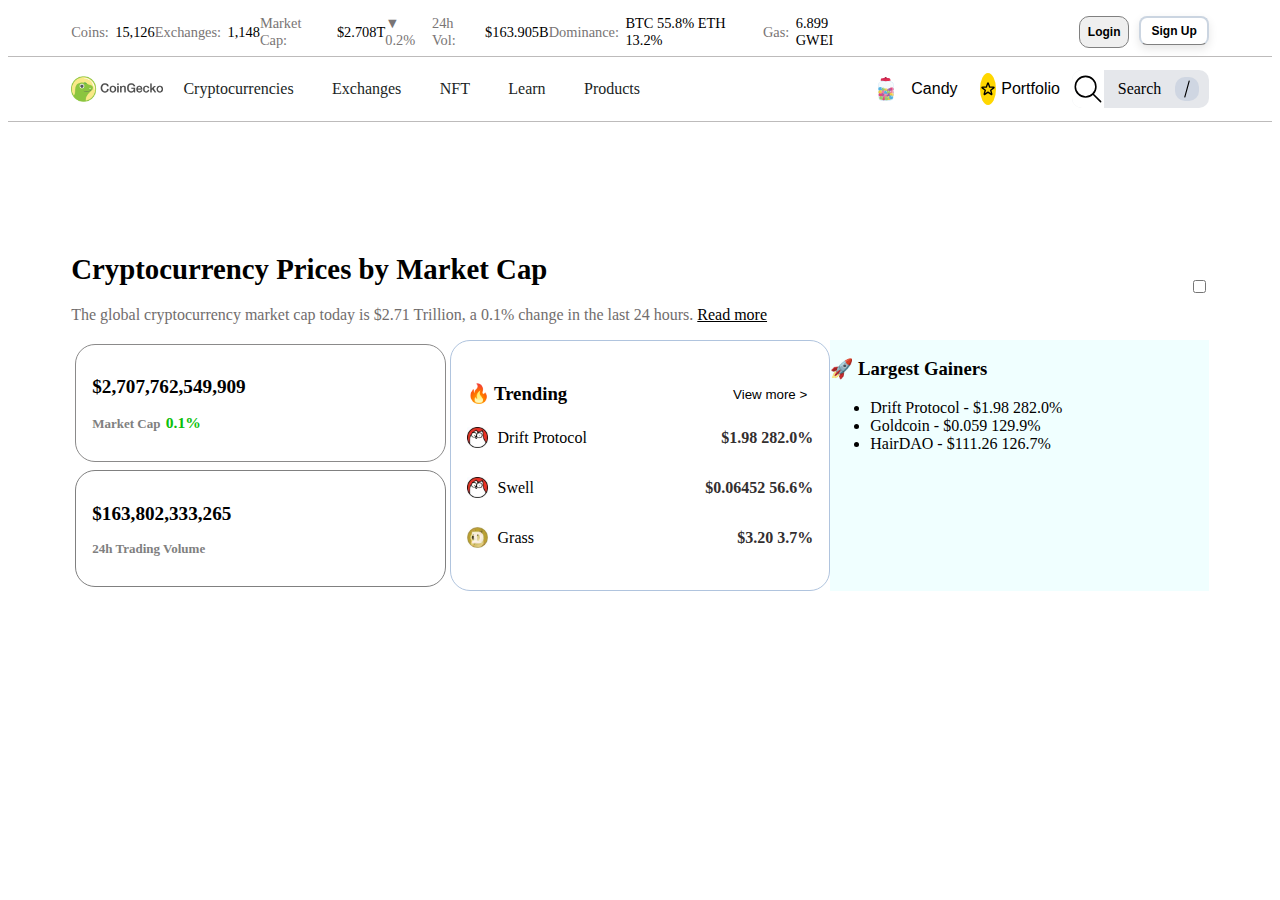
==== index.html @ f5e4151d "first commit" ====
<!DOCTYPE html>
<html lang="en">
  <head>
    <meta charset="UTF-8" />
    <meta name="viewport" content="width=device-width, initial-scale=1.0" />
    <title>Document</title>
    <link rel="stylesheet" href="style.css" />
  </head>
  <body>
    <!-- header section -->
    <header>
      <!-- top bar -->
      <div class="top-bar-parent">
        <!-- coins cap -->
        <div id="top-bar-container">
          <div class="top-bar">
            <span>Coins: <span class="top-bar-values">15,126</span></span>
            <span>Exchanges: <span class="top-bar-values">1,148</span></span>
            <span
              >Market Cap: <span class="top-bar-values">$2.708T</span
              ><span class="decrease">▼ 0.2%</span></span
            >
            <span>24h Vol: <span class="top-bar-values">$163.905B</span></span>
            <span
              >Dominance:
              <span class="top-bar-values">BTC 55.8% ETH 13.2%</span></span
            >
            <span>Gas: <span class="top-bar-values"> 6.899 GWEI</span></span>
          </div>

          <!-- seting and login -->
          <div class="login-btn">
            <button class="login">Login</button>
            <button class="signup">Sign Up</button>
          </div>
        </div>
      </div>

      <!-- nave bars -->
      <div class="header-main">
        <div class="header-main-container">
          <!-- logos -->
          <div class="logoNCo">
            <div class="logo">
              <img src="/assets/coingeco.webp" alt="" />
            </div>
            <nav>
              <a href="#">Cryptocurrencies</a>
              <a href="#">Exchanges</a>
              <a href="#">NFT</a>
              <a href="#">Learn</a>
              <a href="#">Products</a>
            </nav>
          </div>

          <!-- Actions -->
          <div class="actions">
            <a href="#" class="candy">
              <img src="/assets//bottle.svg" class="bottle" alt="">
              Candy</a>
            <a href="#" class="portfolio">
              <img src="/assets/star.svg" class="bottle" alt="">
              Portfolio</a>
            <div id="headerSearch">
              <img src="/assets/searchIcon.svg" class="searchI" alt="">
              <span>Search</span>
              <img class="openBig" src="assets/slashIcon.svg" alt="">
            </div>
            <!-- <input type="text" placeholder="Search" /> -->
            <!-- <button class="login">Login</button>
            <button class="signup">Sign Up</button> -->
          </div>
        </div>
      </div>
    </header>

    <!-- main -->
     <main>
      <section class="market-overview">
       <div class="market-header-container">
        <!-- market header -->
         <div class="market-header">
          <h1>Cryptocurrency Prices by Market Cap</h1>
          <p>The global cryptocurrency market cap today is $2.71 Trillion, a <span class="decrease">0.1%</span> change in the last 24 hours. <a href="#">Read more</a></p>
         </div>
         <!-- toogle boc -->

         <div class="market-header-toggle">
             <input type="checkbox" >
             <label></label>
         </div>
       </div>
        
  
        <div class="highlight-sections">
          <div class="market-data">
            <div class="market-cap">
              <h2>$2,707,762,549,909</h2>
              <p>Market Cap <span class="decrease">0.1%</span></p>
            </div>
            <div class="trading-volume">
              <h2>$163,802,333,265</h2>
              <p>24h Trading Volume</p>
            </div>
          </div>
          <div class="trending">
             <div class="trending-header">
              <h3>🔥 Trending</h3>
              <button>View more ></button>
             </div>
             <!--first asset  -->
              <div class="trending-assests">
                <span class="first-span">
                  <img src="/assets/coin1.jpg" alt="">
                  <span>Drift Protocol </span>
                  
                </span>
                
               <p> $1.98 <span class="increase">282.0%</span></p>
              </div>

               <!-- second asset -->
              <div class="trending-assests">
                <span class="first-span">
                  <img src="/assets/coin1.jpg" alt="">
                  <span>Swell </span>
                  
                </span>
                
                <p> $0.06452 <span class="increase">56.6%</span></p>
              </div>

              <div class="trending-assests">
                <span class="first-span">
                  <img src="/assets/coin3.jpg" alt="">
                  <span> Grass</span>
                </span>
                
                <p> $3.20 <span class="increase">3.7%</span></p>
              </div>
          </div>
          <div class="gainers">
            <h3>🚀 Largest Gainers</h3>
            <ul>
              <li>Drift Protocol - $1.98 <span class="increase">282.0%</span></li>
              <li>Goldcoin - $0.059 <span class="increase">129.9%</span></li>
              <li>HairDAO - $111.26 <span class="increase">126.7%</span></li>
            </ul>
          </div>
        </div>
      </section>
     </main>
  </body>
</html>
---- style.css ----
/* header section  */
header{
    width: 100%;
}
.top-bar-parent{
    width: 100%;
    height: 3rem;
    display: flex;
    justify-content: center;
    border-bottom: 1px solid rgb(189, 187, 187);
    
}
#top-bar-container{
    display: flex;
    flex-direction: row;
    justify-content: space-between;
    width: 90%;
}
.top-bar{
    width: 70%;
    display: flex;
    flex-direction: row;
    justify-items: center;
    justify-content: space-between;
    align-items: center;
}
.top-bar span{
    font-size: 0.9rem;
    color: rgb(121, 117, 117);
    font-weight: 500;
    align-items: center;
    display: flex;
    flex-direction: row;
}
.top-bar .top-bar-values{
    color: black;
    font-size: 0.9rem;
    margin-left: 0.4rem;
    font-weight: 500;
}
.login-btn{
    display: flex;
    justify-content: center;
    align-items: center;
    gap: 10px;
}
.login-btn button{
    padding: 0.5rem;
    font-size: 12px;
    font-weight: 600;
    border-radius: 10px;
    border: 1px solid gray;
}

.login-btn .signup{
    background-color: white;
    border-top: 2px solid #cbd5e1; 
    border-left: 2px solid #cbd5e1; 
    border-right: 2px solid #cbd5e1; 
    box-shadow: 0 4px 10px rgba(0, 0, 0, 0.1);
    margin-bottom: 0.25rem;
    transition: all 150ms;
    font-weight: 600;
    text-align: center;
    border-radius: 0.5rem; 
    padding: 0.375rem 0.625rem; 
    display: inline-flex;
    align-items: center; 
    justify-content: center; 
    user-select: none;
    outline: none; 
}

/* _______Nave Bars________ */
.header-main{
    width: 100%;
    height: 4rem;
    display: flex;
    justify-content: center;
    border-bottom: 1px solid rgb(189, 187, 187);
}
.header-main-container{
    display: flex;
    flex-direction: row;
    justify-content: space-between;
    width: 90%;
}
.logoNCo{
    width: 50%;
    height: 100%;
    display: flex;
    flex-direction: row;
    align-items: center;
}
.logo{
    width: 20%;
    height: 100%;
}
.logo img{
    width: 100%;
    height: 100%;
    object-fit: contain;
}
.logoNCo nav{
    padding-left: 20px;
    width: 99%;
    height: 100%;
    display: flex;
    flex-direction: row;
    align-content: center;
    justify-items: center;
    align-items: center;
    justify-content: space-between;
}
.logoNCo nav a{
    color: rgb(33, 31, 31);
    text-decoration: none;
    font-weight: 500;
}

/* --------- Actions------------------- */
.actions{
    width: 30%;
    display: flex;
    align-items: center;
    justify-content: space-between;
}
.actions a{
    width: 5rem;
    color: black;
    display: flex;
    text-decoration: none;
    align-items: center;
    margin-left: 10px;
    text-align: center;
    justify-content: space-between;
    font-size: medium;
    font-weight: 500;
    font-family: 'Gill Sans', 'Gill Sans MT', Calibri, 'Trebuchet MS', sans-serif;
}
.actions a img{
    width: 1rem;
    height: 2rem;
    margin-right: 3px;
}
.portfolio img{
    object-fit: contain;
    background-color: gold;
    border-radius: 50%;
}
.actions div{
    height: 60%;
    width: 40%;
    display: flex;
    flex-direction: row;
    justify-content: space-between;
    align-items: center;
    background-color: #e5e7eb;
    border-radius: 10px;
    overflow: hidden;
}
.searchI{
    width: 2rem;
    height: 100%;
    object-fit: cover;
}
.openBig{
    border-radius: 10px;
    width: 1.5rem;
    height: 60%;
    color: white;
    background-color: #cfd6e2;
    margin-right: 10px;
}
/* ---------main market------------- */
main{
    width: 100%;
    display: flex;
    justify-content: center;
    margin-top: 7rem;
}
.market-overview{
    display: flex;
    flex-direction: column;
    width: 90%;
}
.market-header-container{
    width: 100%;
    display: flex;
    flex-direction: row;
    align-items: center;
    justify-content: space-between;
}
.market-header h1{
    font-size: 1.8rem;
    
}
.market-header p{
    color: rgb(113, 109, 109);
    font-size: 1rem;
    font-weight: 500;
}
.market-header p a{
    color: #000;
    font-weight: 500;
}

/* -------------highlight section-------------- */
.highlight-sections{
     display: flex;
     flex-direction: row;
     
}
.market-data{
    width: 100%;
    display: flex;
    flex-direction: column;
}
.market-cap{
    border: 1px solid rgb(139, 138, 138);
    border-radius: 20px;
    margin: 4px;
    padding: 1rem;
}

.market-cap h2{
    font-weight: 700;
    font-size: larger;
    text-align: justify;

}
.market-cap p{
    color: grey;
    font-weight: 600;
    font-size: small;
}
.market-cap .decrease{
    color: rgb(12, 192, 12);
    font-size: larger;
    margin-left: 2px;
}

.trading-volume p{
    color: grey;
    font-weight: 600;
    font-size: small;
}
.trading-volume h2{
    font-weight: 700;
    font-size: larger;
    text-align: justify;
}
.trading-volume{
    border: 1px solid gray;
    border-radius: 20px;
    margin: 4px;
    padding: 1rem;
}
.trending{
    width: 100%;
    display: flex;
    flex-direction: column;
    border: 1px solid lightsteelblue;
    border-radius: 20px;
    justify-content: center;
}
.gainers{
    width: 100%;
    background-color: azure;
}
/* ----------------trending-------------------------------- */

.trending-header{
    display: flex;
    flex-direction: row;
    align-items: center;
    justify-content: space-between;
    padding: 1rem;
    height: 0.3rem;
    margin-top: 8px;
}
.trending-header button{
    background-color: transparent;
    outline: none;
    border: none;
    font-size: smaller;
    font-weight: 500;
}
.trending-assests{
    display: flex;
    flex-direction: row;
    align-items: center;
    justify-content: space-between;
    padding-left: 1rem;
    padding-right: 1rem;
}
.trending-assests .first-span{
    display: flex;
    flex-direction: row;
    align-items: center;
   
}
.trending-assests p{
    color: #332f2f;
    font-weight: 600;
}
.first-span span{
    margin-left: 10px;
}
.trending-assests img{
    width: 1.3rem;
}











/* ---------media query-------------- */

@media(max-width:600px){
     .top-bar-parent{
        display: none;
     }
}
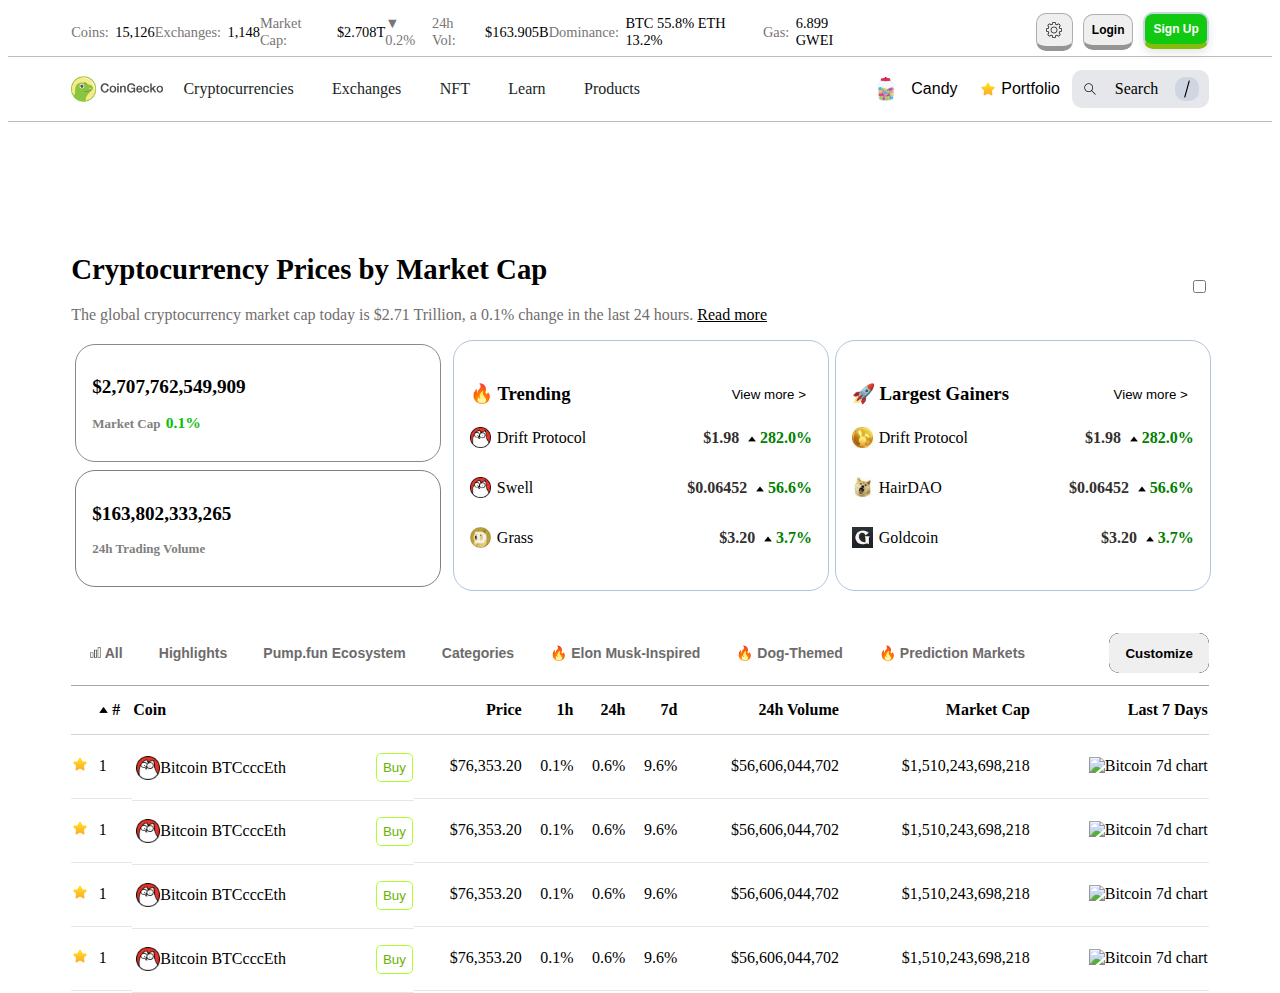
==== commit 9b285877: "added chart" ====
--- a/index.html
+++ b/index.html
@@ -30,6 +30,9 @@
 
           <!-- seting and login -->
           <div class="login-btn">
+            <button class="login-setting">
+              <img src="/assets/settings.png" alt="">
+            </button>
             <button class="login">Login</button>
             <button class="signup">Sign Up</button>
           </div>
@@ -59,10 +62,10 @@
               <img src="/assets//bottle.svg" class="bottle" alt="">
               Candy</a>
             <a href="#" class="portfolio">
-              <img src="/assets/star.svg" class="bottle" alt="">
+              <img src="/assets/star.png" class="bottle" alt="">
               Portfolio</a>
             <div id="headerSearch">
-              <img src="/assets/searchIcon.svg" class="searchI" alt="">
+              <img src="/assets/search.png" class="searchI" alt="">
               <span>Search</span>
               <img class="openBig" src="assets/slashIcon.svg" alt="">
             </div>
@@ -95,14 +98,22 @@
         <div class="highlight-sections">
           <div class="market-data">
             <div class="market-cap">
-              <h2>$2,707,762,549,909</h2>
-              <p>Market Cap <span class="decrease">0.1%</span></p>
+              <div>
+                <h2>$2,707,762,549,909</h2>
+               <p>Market Cap <span class="decrease">0.1%</span></p>
+              </div>
+              <img src="https://www.coingecko.com/total_market_cap.svg" alt="">
             </div>
             <div class="trading-volume">
-              <h2>$163,802,333,265</h2>
-              <p>24h Trading Volume</p>
-            </div>
-          </div>
+              <div>
+                <h2>$163,802,333,265</h2>
+                <p>24h Trading Volume</p>
+              </div>
+              <img src="https://www.coingecko.com/total_volume.svg" alt="">
+            </div>
+            
+          </div>
+
           <div class="trending">
              <div class="trending-header">
               <h3>🔥 Trending</h3>
@@ -116,7 +127,9 @@
                   
                 </span>
                 
-               <p> $1.98 <span class="increase">282.0%</span></p>
+               <p> $1.98 <span class="increase">
+                <img src="/assets/arrow-up.png" alt="">
+                282.0%</span></p>
               </div>
 
                <!-- second asset -->
@@ -127,7 +140,9 @@
                   
                 </span>
                 
-                <p> $0.06452 <span class="increase">56.6%</span></p>
+                <p> $0.06452 <span class="increase">
+                  <img src="/assets/arrow-up.png" alt="">
+                  56.6%</span></p>
               </div>
 
               <div class="trending-assests">
@@ -136,18 +151,188 @@
                   <span> Grass</span>
                 </span>
                 
-                <p> $3.20 <span class="increase">3.7%</span></p>
-              </div>
-          </div>
-          <div class="gainers">
-            <h3>🚀 Largest Gainers</h3>
-            <ul>
-              <li>Drift Protocol - $1.98 <span class="increase">282.0%</span></li>
-              <li>Goldcoin - $0.059 <span class="increase">129.9%</span></li>
-              <li>HairDAO - $111.26 <span class="increase">126.7%</span></li>
-            </ul>
-          </div>
-        </div>
+                <p> $3.20 <span class="increase">
+                  <img src="/assets/arrow-up.png" alt="">
+                  3.7%
+                </span></p>
+              </div>
+          </div>
+
+          <!-- Leading -->
+          <div class="trending">
+            <div class="trending-header">
+             <h3>🚀 Largest Gainers</h3>
+             <button>View more ></button>
+            </div>
+            <!--first asset  -->
+             <div class="trending-assests">
+               <span class="first-span">
+                 <img src="/assets/coinP1.jpg" alt="">
+                 <span>Drift Protocol </span>
+                 
+               </span>
+               
+              <p> $1.98 <span class="increase">
+               <img src="/assets/arrow-up.png" alt="">
+               282.0%</span></p>
+             </div>
+
+              <!-- second asset -->
+             <div class="trending-assests">
+               <span class="first-span">
+                 <img src="/assets/coinP2.jpg" alt="">
+                 <span>HairDAO</span>
+               </span>
+               
+               <p> $0.06452 <span class="increase">
+                 <img src="/assets/arrow-up.png" alt="">
+                 56.6%</span></p>
+             </div>
+
+             <div class="trending-assests">
+               <span class="first-span">
+                 <img src="/assets/coinP3.jpg" alt="">
+                 <span>Goldcoin </span>
+               </span>
+               
+               <p> $3.20 <span class="increase">
+                 <img src="/assets/arrow-up.png" alt="">
+                 3.7%
+               </span></p>
+             </div>
+         </div>
+      </section>
+
+
+      <!-- Cryptocurrency Table -->
+      <section class="crypto-table">
+      
+      <div class="crypto-table-container">
+          <!-- sections A -->
+        <div class="table-controls">
+          <button class="active">
+            <img src="assets/all.png" alt="">
+            All</button>
+          <button>Highlights</button>
+          <button>Pump.fun Ecosystem</button>
+          <button>Categories</button>
+          <button>🔥 Elon Musk-Inspired</button>
+          <button>🔥 Dog-Themed</button>
+          <button>🔥 Prediction Markets</button>
+      </div>
+
+      <!-- section B -->
+         <div class="crypto-table-customize">
+          <button>Customize</button>
+         </div>
+      </div>
+      <table>
+        <thead class="table-head">
+          <tr>
+            <th>
+             
+            </th>
+            <th class="arrow-up">
+              <img src="/assets/arrow-up.png" alt="">
+              #</th>
+            <th class="coin">Coin</th>
+            <th>Price</th>
+            <th>1h</th>
+            <th>24h</th>
+            <th>7d</th>
+            <th>24h Volume</th>
+            <th>Market Cap</th>
+            <th>Last 7 Days</th>
+          </tr>
+        </thead>
+        <tbody class="table-body">
+          <tr>
+            <td class="star"> 
+              <img src="/assets/star.png" alt="">
+            </td>
+            <td class="num">1</td>
+            <td class="coin">
+              <div class="coin-details">
+                <img src="/assets/coin1.jpg" alt="">
+                <span>Bitcoin BTCccc</span>
+                <span>Eth</span>
+              </div>
+              <button>Buy</button>
+            </td>
+            <td>$76,353.20</td>
+            <td class="increase">0.1%</td>
+            <td class="increase">0.6%</td>
+            <td class="increase">9.6%</td>
+            <td>$56,606,044,702</td>
+            <td>$1,510,243,698,218</td>
+            <td><img src="chart.png" alt="Bitcoin 7d chart"></td>
+          </tr>
+          <tr>
+            <td class="star"> 
+              <img src="/assets/star.png" alt="">
+            </td>
+            <td class="num">1</td>
+            <td class="coin">
+              <div class="coin-details">
+                <img src="/assets/coin1.jpg" alt="">
+                <span>Bitcoin BTCccc</span>
+                <span>Eth</span>
+              </div>
+              <button>Buy</button>
+            </td>
+            <td>$76,353.20</td>
+            <td class="increase">0.1%</td>
+            <td class="increase">0.6%</td>
+            <td class="increase">9.6%</td>
+            <td>$56,606,044,702</td>
+            <td>$1,510,243,698,218</td>
+            <td><img src="chart.png" alt="Bitcoin 7d chart"></td>
+          </tr>
+          <tr>
+            <td class="star"> 
+              <img src="/assets/star.png" alt="">
+            </td>
+            <td class="num">1</td>
+            <td class="coin">
+              <div class="coin-details">
+                <img src="/assets/coin1.jpg" alt="">
+                <span>Bitcoin BTCccc</span>
+                <span>Eth</span>
+              </div>
+              <button>Buy</button>
+            </td>
+            <td>$76,353.20</td>
+            <td class="increase">0.1%</td>
+            <td class="increase">0.6%</td>
+            <td class="increase">9.6%</td>
+            <td>$56,606,044,702</td>
+            <td>$1,510,243,698,218</td>
+            <td><img src="chart.png" alt="Bitcoin 7d chart"></td>
+          </tr>
+          <tr>
+            <td class="star"> 
+              <img src="/assets/star.png" alt="">
+            </td>
+            <td class="num">1</td>
+            <td class="coin">
+              <div class="coin-details">
+                <img src="/assets/coin1.jpg" alt="">
+                <span>Bitcoin BTCccc</span>
+                <span>Eth</span>
+              </div>
+              <button>Buy</button>
+            </td>
+            <td>$76,353.20</td>
+            <td class="increase">0.1%</td>
+            <td class="increase">0.6%</td>
+            <td class="increase">9.6%</td>
+            <td>$56,606,044,702</td>
+            <td>$1,510,243,698,218</td>
+            <td><img src="chart.png" alt="Bitcoin 7d chart"></td>
+          </tr>
+          <!-- Add more rows as needed -->
+        </tbody>
+      </table>
       </section>
      </main>
   </body>
--- a/style.css
+++ b/style.css
@@ -45,14 +45,17 @@
     gap: 10px;
 }
 .login-btn button{
+    /* padding: 0.5rem; */
+    font-size: 12px;
+    font-weight: 600;
+    border-radius: 10px;
+    border: 1px solid rgb(177, 173, 173);
+    border-bottom: 5px solid rgb(149, 150, 147);
+    
+}
+
+.login-btn .signup{
     padding: 0.5rem;
-    font-size: 12px;
-    font-weight: 600;
-    border-radius: 10px;
-    border: 1px solid gray;
-}
-
-.login-btn .signup{
     background-color: white;
     border-top: 2px solid #cbd5e1; 
     border-left: 2px solid #cbd5e1; 
@@ -62,13 +65,27 @@
     transition: all 150ms;
     font-weight: 600;
     text-align: center;
-    border-radius: 0.5rem; 
-    padding: 0.375rem 0.625rem; 
+
     display: inline-flex;
     align-items: center; 
     justify-content: center; 
     user-select: none;
     outline: none; 
+    border-bottom: 5px solid rgb(130, 190, 9);
+    background-color: rgb(16, 201, 16);
+    color: white;
+}
+.login{
+    padding: 0.5rem;
+}
+.login-setting{
+    padding-left: 0.6rem;
+    padding-right: 0.6rem;
+    padding-top: 0.5rem;
+    padding-bottom: 0.3rem;
+}
+.login-btn .login-setting img{
+     width: 1rem;
 }
 
 /* _______Nave Bars________ */
@@ -145,8 +162,6 @@
 }
 .portfolio img{
     object-fit: contain;
-    background-color: gold;
-    border-radius: 50%;
 }
 .actions div{
     height: 60%;
@@ -160,9 +175,10 @@
     overflow: hidden;
 }
 .searchI{
-    width: 2rem;
-    height: 100%;
-    object-fit: cover;
+    width: 1rem;
+    height: 100%;
+    object-fit: contain;
+    margin-left: 10px;
 }
 .openBig{
     border-radius: 10px;
@@ -176,7 +192,9 @@
 main{
     width: 100%;
     display: flex;
+    flex-direction: column;
     justify-content: center;
+    align-items: center;
     margin-top: 7rem;
 }
 .market-overview{
@@ -207,9 +225,9 @@
 
 /* -------------highlight section-------------- */
 .highlight-sections{
-     display: flex;
-     flex-direction: row;
-     
+     display: grid;
+     grid-template-columns: repeat(3,1fr);
+     gap: 0.5rem;
 }
 .market-data{
     width: 100%;
@@ -221,6 +239,9 @@
     border-radius: 20px;
     margin: 4px;
     padding: 1rem;
+    display: flex;
+    justify-content: space-between;
+    flex-direction: row;
 }
 
 .market-cap h2{
@@ -251,7 +272,10 @@
     text-align: justify;
 }
 .trading-volume{
+    display: flex;
+    flex-direction: row;
     border: 1px solid gray;
+    justify-content: space-between;
     border-radius: 20px;
     margin: 4px;
     padding: 1rem;
@@ -300,17 +324,149 @@
     align-items: center;
    
 }
+.first-span span{
+    margin-left: 6px;
+}
 .trending-assests p{
     color: #332f2f;
     font-weight: 600;
 }
+.trending-assests .increase img{
+    width: 0.5rem;
+    color: green;
+}
+.trending-assests .increase{
+    margin-left: 0.3rem;
+    color: green;
+}
 .first-span span{
-    margin-left: 10px;
+    margin-right: 10px;
 }
 .trending-assests img{
     width: 1.3rem;
 }
 
+/* ____________ crypto table___________________ */
+.crypto-table{
+    width: 90%;
+    margin-top: 30px;
+    height: 4rem;
+    
+}
+.crypto-table-container{
+    height: 100%;
+    display: flex; 
+    flex-direction: row;
+    justify-content: space-between;
+    align-items: center;
+    border-bottom: 1px solid rgb(173, 167, 167);
+}
+.table-controls{
+     width: 85%;
+    display: flex;
+    flex-direction: row;
+    justify-content: space-between;
+    padding: 3px;
+   
+    
+}
+.table-controls button{
+    height: 2.5rem;
+    padding: 4px;
+    padding-left: 1rem;
+    padding-right: 1rem;
+    border-radius: 10px;
+    border: none;
+    color: rgb(109, 107, 107);
+    font-size: 14px;
+    font-weight: 600;
+    background: transparent;
+}
+.crypto-table-customize{
+    height: 2.5rem;
+    border-radius: 10px;
+    overflow: hidden;
+    background: #000;
+}
+.crypto-table-container button{   
+    height: 100%;
+    border-radius: 10px;
+    padding-left: 1rem;
+    padding-right: 1rem;
+    font-weight: 700;
+    border: none;
+}
+.table-controls button img{
+    width: 0.7rem;
+}
+
+/* __________ table head_________________ */
+table{
+    width: 100%;
+    height: 4rem;
+    border-collapse: collapse;
+}
+.table-head{
+    width: 100%;
+    height: 3rem;
+    border-bottom: 1px solid rgb(214, 210, 210);
+}
+
+.table-head th{
+    text-align: end;
+}
+.table-body tr{
+    text-align: end;
+    height: 4rem;
+}
+.table-body .num{
+    text-align: start;
+}
+.table-head .coin{
+    text-align: start;
+}
+.table-head .arrow-up img{
+    width: 0.6rem;
+}
+.table-head .arrow-up{
+    text-align: start;
+}
+.star img{
+    width: 1rem;
+}
+.star{
+    text-align: start;
+}
+.table-body tr td{
+   border-bottom: 1px solid rgb(232, 229, 229);
+}
+.table-body .coin{
+    text-align: start;
+    display: flex;
+    flex-direction: row;
+    justify-content: space-between;
+    align-items: center;
+    height: 100%;
+    
+}
+
+.coin-details{
+    display: flex;
+    flex-direction: row;
+    align-items: center;
+    margin-left: 3px;
+}
+.coin button{
+    border: 1px solid greenyellow;
+    padding: 6px;
+    border-radius: 5px;
+    background-color: white;
+    color: rgb(108, 177, 6);
+
+}
+.table-body .coin img{
+    width: 1.5rem;
+}
 
 
 
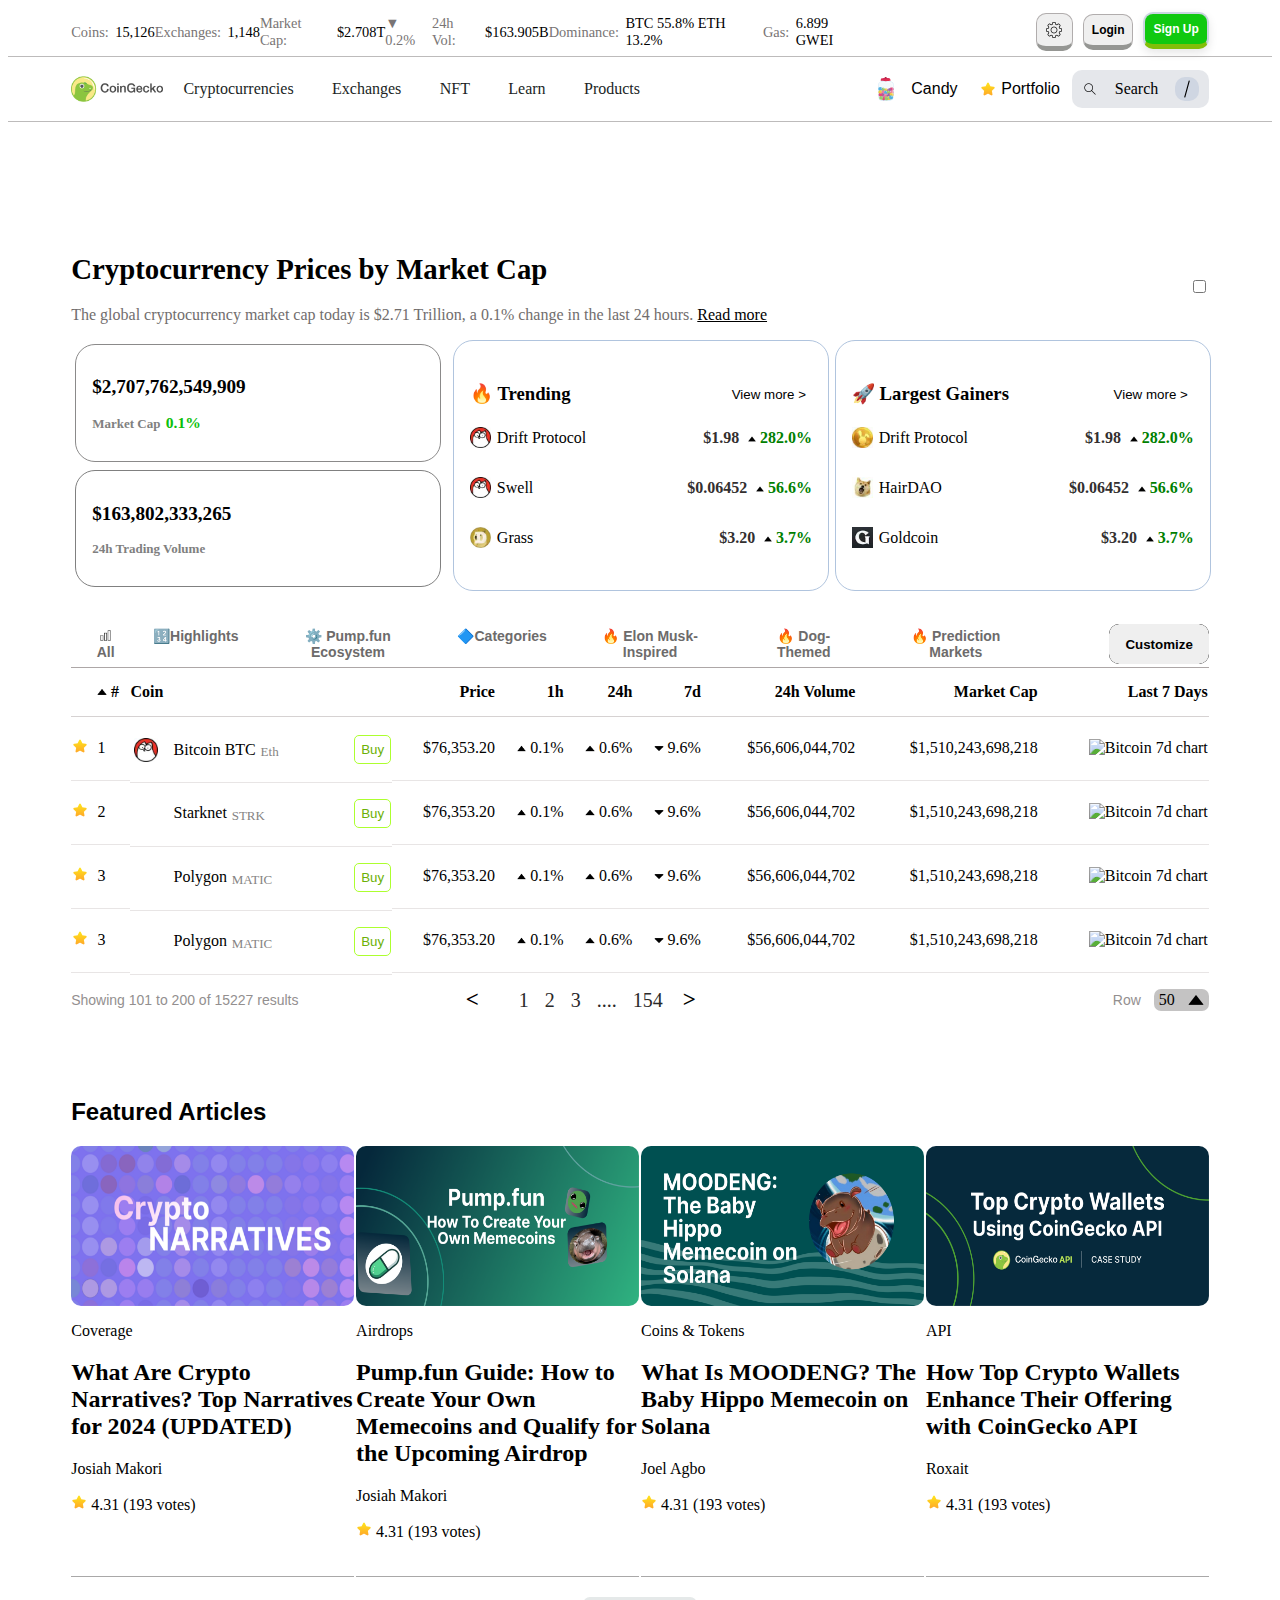
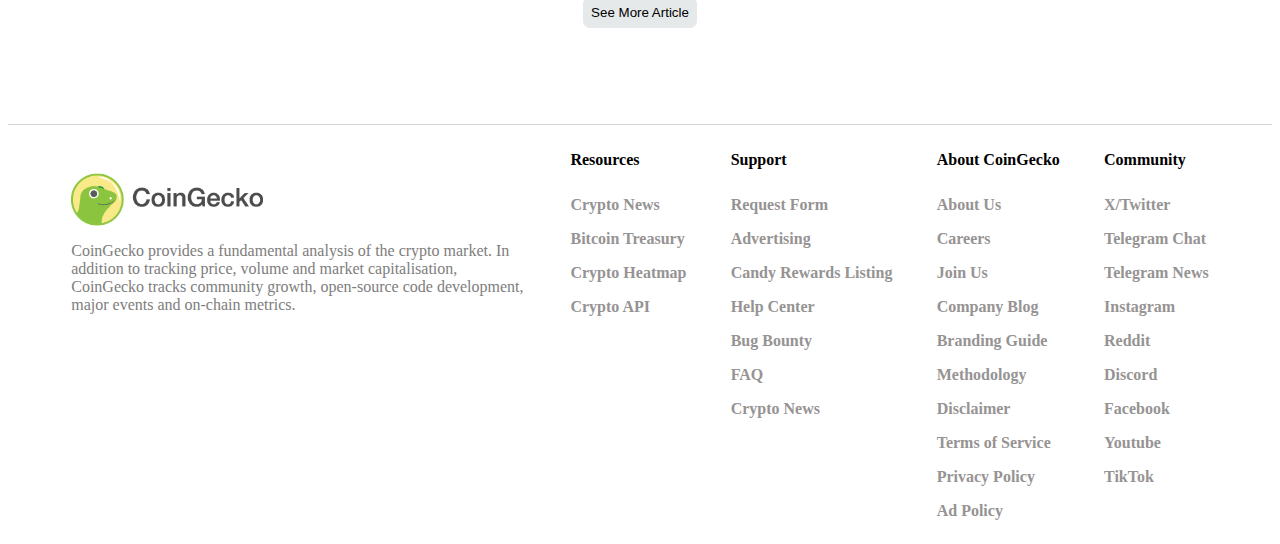
==== commit def743d9: "worked on the footer and blog section" ====
--- a/index.html
+++ b/index.html
@@ -213,9 +213,9 @@
           <button class="active">
             <img src="assets/all.png" alt="">
             All</button>
-          <button>Highlights</button>
-          <button>Pump.fun Ecosystem</button>
-          <button>Categories</button>
+          <button>🔢Highlights</button>
+          <button>⚙️ Pump.fun Ecosystem</button>
+          <button> 🔷Categories</button>
           <button>🔥 Elon Musk-Inspired</button>
           <button>🔥 Dog-Themed</button>
           <button>🔥 Prediction Markets</button>
@@ -226,6 +226,7 @@
           <button>Customize</button>
          </div>
       </div>
+      <!-- tables of charts -->
       <table>
         <thead class="table-head">
           <tr>
@@ -254,86 +255,296 @@
             <td class="coin">
               <div class="coin-details">
                 <img src="/assets/coin1.jpg" alt="">
-                <span>Bitcoin BTCccc</span>
-                <span>Eth</span>
+                <span class="coin-name">Bitcoin BTC</span>
+                <span class="sub">Eth</span>
               </div>
               <button>Buy</button>
             </td>
             <td>$76,353.20</td>
-            <td class="increase">0.1%</td>
-            <td class="increase">0.6%</td>
-            <td class="increase">9.6%</td>
+            <td class="increase">
+              <img src="/assets/arrow-up.png" alt="">
+              0.1%</td>
+            <td class="increase">
+              <img src="/assets/arrow-up.png" alt="">
+              0.6%</td>
+            <td class="increase">
+              <img src="/assets/down.png" alt="">
+              9.6%</td>
             <td>$56,606,044,702</td>
             <td>$1,510,243,698,218</td>
-            <td><img src="chart.png" alt="Bitcoin 7d chart"></td>
+            <td><img src="https://www.coingecko.com/coins/35595/sparkline.svg" alt="Bitcoin 7d chart"></td>
+          </tr>
+
+          <tr>
+            <td class="star"> 
+              <img src="/assets/star.png" alt="">
+            </td>
+            <td class="num">2</td>
+            <td class="coin">
+              <div class="coin-details">
+                <img src="https://assets.coingecko.com/coins/images/26433/standard/starknet.png?1696525507" alt="">
+                <span class="coin-name">Starknet </span>
+                <span class="sub">STRK</span>
+              </div>
+              <button>Buy</button>
+            </td>
+            <td>$76,353.20</td>
+            <td class="increase">
+              <img src="/assets/arrow-up.png" alt="">
+              0.1%</td>
+            <td class="increase">
+              <img src="/assets/arrow-up.png" alt="">
+              0.6%</td>
+            <td class="increase">
+              <img src="/assets/down.png" alt="">
+              9.6%</td>
+            <td>$56,606,044,702</td>
+            <td>$1,510,243,698,218</td>
+            <td><img src="https://www.coingecko.com/coins/35595/sparkline.svg" alt="Bitcoin 7d chart"></td>
           </tr>
           <tr>
             <td class="star"> 
               <img src="/assets/star.png" alt="">
             </td>
-            <td class="num">1</td>
+            <td class="num">3</td>
             <td class="coin">
               <div class="coin-details">
-                <img src="/assets/coin1.jpg" alt="">
-                <span>Bitcoin BTCccc</span>
-                <span>Eth</span>
+                <img src="https://assets.coingecko.com/coins/images/4713/standard/polygon.png?1698233745" alt="">
+                <span class="coin-name">Polygon
+                 </span>
+                <span class="sub">MATIC</span>
               </div>
               <button>Buy</button>
             </td>
             <td>$76,353.20</td>
-            <td class="increase">0.1%</td>
-            <td class="increase">0.6%</td>
-            <td class="increase">9.6%</td>
+            <td class="increase">
+              <img src="/assets/arrow-up.png" alt="">
+              0.1%</td>
+            <td class="increase">
+              <img src="/assets/arrow-up.png" alt="">
+              0.6%</td>
+            <td class="increase">
+              <img src="/assets/down.png" alt="">
+              9.6%</td>
             <td>$56,606,044,702</td>
             <td>$1,510,243,698,218</td>
-            <td><img src="chart.png" alt="Bitcoin 7d chart"></td>
+            <td><img src="https://www.coingecko.com/coins/35595/sparkline.svg" alt="Bitcoin 7d chart"></td>
           </tr>
+          
           <tr>
             <td class="star"> 
               <img src="/assets/star.png" alt="">
             </td>
-            <td class="num">1</td>
+            <td class="num">3</td>
             <td class="coin">
               <div class="coin-details">
-                <img src="/assets/coin1.jpg" alt="">
-                <span>Bitcoin BTCccc</span>
-                <span>Eth</span>
+                <img src="https://assets.coingecko.com/coins/images/4713/standard/polygon.png?1698233745" alt="">
+                <span class="coin-name">Polygon
+                 </span>
+                <span class="sub">MATIC</span>
               </div>
               <button>Buy</button>
             </td>
             <td>$76,353.20</td>
-            <td class="increase">0.1%</td>
-            <td class="increase">0.6%</td>
-            <td class="increase">9.6%</td>
+            <td class="increase">
+              <img src="/assets/arrow-up.png" alt="">
+              0.1%</td>
+            <td class="increase">
+              <img src="/assets/arrow-up.png" alt="">
+              0.6%</td>
+            <td class="increase">
+              <img src="/assets/down.png" alt="">
+              9.6%</td>
             <td>$56,606,044,702</td>
             <td>$1,510,243,698,218</td>
-            <td><img src="chart.png" alt="Bitcoin 7d chart"></td>
+            <td><img src="https://www.coingecko.com/coins/35595/sparkline.svg" alt="Bitcoin 7d chart"></td>
           </tr>
-          <tr>
-            <td class="star"> 
-              <img src="/assets/star.png" alt="">
-            </td>
-            <td class="num">1</td>
-            <td class="coin">
-              <div class="coin-details">
-                <img src="/assets/coin1.jpg" alt="">
-                <span>Bitcoin BTCccc</span>
-                <span>Eth</span>
-              </div>
-              <button>Buy</button>
-            </td>
-            <td>$76,353.20</td>
-            <td class="increase">0.1%</td>
-            <td class="increase">0.6%</td>
-            <td class="increase">9.6%</td>
-            <td>$56,606,044,702</td>
-            <td>$1,510,243,698,218</td>
-            <td><img src="chart.png" alt="Bitcoin 7d chart"></td>
-          </tr>
+         
           <!-- Add more rows as needed -->
         </tbody>
+
+         
       </table>
+
+      <!-- navigation section  -->
+      <div class="crypto-table-navigator">
+        <p>Showing 101 to 200 of 15227 results</p>
+        <!-- page numbers -->
+         <div class="page-number">
+           <span><</span>
+             <ul>
+              <li>1</li>
+              <li>2</li>
+              <li>3</li>
+              <li>....</li>
+              <li>154</li>
+             </ul>
+             <span>></span>
+         </div>
+         <!-- select rows -->
+          <div class="page-rows">
+            <p>Row</p>
+            <span>50
+              <img src="/assets/arrow-up.png" alt="">
+            </span>
+          </div>
+      </div>
       </section>
+
+      <!-- Featured Articles -->
+       <section class="Featured-Articles">
+           <h2 class="Featured-head">Featured Articles</h2>
+           <!-- articles container-->
+           <div class="article-container">
+               <!-- article-->
+                <div class="articles">
+                  <div class="article-img">
+                    <img src="/assets/Crypto_Narratives.webp" alt="">
+                  </div>
+                 
+                  <!-- article contents -->
+                   <div class="article-contents">
+                    <p>Coverage</p>
+                    <h2>What Are Crypto Narratives? Top Narratives for 2024 (UPDATED)</h2>
+                    <div>
+                      <p>Josiah Makori</p>
+                      <span class="star">
+                        <img src="/assets/star.png" alt="">
+                        4.31 (193 votes)</span>
+                    </div>
+                   </div>
+                </div>
+
+                <!-- article-->
+                <div class="articles">
+                  <div class="article-img">
+                    <img src="/assets/What_is_Pump (1).webp" alt="">
+                  </div>
+                  <!-- article contents -->
+                   <div class="article-contents">
+                    <p>Airdrops</p>
+                    <h2>Pump.fun Guide: How to Create Your Own Memecoins and Qualify for the Upcoming Airdrop</h2>
+                    <div>
+                      <p>Josiah Makori</p>
+                      <span class="star">
+                        <img src="/assets/star.png" alt="">
+                        4.31 (193 votes)</span>
+                    </div>
+                   </div>
+                </div>
+                <!-- article-->
+                <div class="articles">
+                  <div class="article-img">
+                    <img src="/assets/What_is_MOODENG_solana_crypto.webp" alt="">
+                  </div>
+                  <!-- article contents -->
+                   <div class="article-contents">
+                    <p>Coins & Tokens
+                    </p>
+                    <h2>What Is MOODENG? The Baby Hippo Memecoin on Solana</h2>
+                    <div>
+                      <p>Joel Agbo</p>
+                      <span class="star">
+                        <img src="/assets/star.png" alt="">
+                        4.31 (193 votes)</span>
+                    </div>
+                   </div>
+                </div>
+                <!-- article-->
+                <div class="articles">
+                  <div class="article-img">
+                    <img src="/assets/Top_Crypto_Wallets_Using_CoinGecko_API_-_casestudy.webp" alt="">
+                  </div>
+                  <!-- article contents -->
+                   <div class="article-contents">
+                    <p>API</p>
+                    <h2>How Top Crypto Wallets Enhance Their Offering with CoinGecko API</h2>
+                    <div>
+                      <p>Roxait</p>
+                      <span class="star">
+                        <img src="/assets/star.png" alt="">
+                        4.31 (193 votes)</span>
+                    </div>
+                   </div>
+                </div>
+                
+               
+           </div>
+           <div class="more-articles">
+              <button>See More Article</button>
+           </div>
+       </section>
+       <div></div>
      </main>
+
+     <!-- footer -->
+      <footer>
+          <!-- first footer -->
+           <div class="first-footer">
+               <!-- logo -->
+                <div class="footer-logo">
+                  <img src="/assets/coingeco.webp" alt="">
+                  <p>CoinGecko provides a fundamental analysis of the crypto market. In addition to tracking price, volume and market capitalisation, CoinGecko tracks community growth, open-source code development, major events and on-chain metrics.</p>
+                </div>
+                <!-- resources -->
+                 <div class="resources">
+                    <h1>Resources</h1>
+                    <ul>
+                      <li>Crypto News</li>
+                      <li>Bitcoin Treasury</li>
+                      <li>Crypto Heatmap</li>
+                      <li> Crypto API</li>
+                    </ul>
+                 </div>
+
+                 <!-- support -->
+                <div class="support">
+                  <h1>Support</h1>
+                  <ul>
+                    <li>Request Form</li>
+                    <li> Advertising</li>
+                    <li> Candy Rewards Listing</li>
+                    <li>Help Center</li>
+                    <li> Bug Bounty</li>
+                    <li>FAQ</li>
+                    <li>Crypto News</li>
+                  </ul>
+               </div>
+               <!-- About CoinGecko -->
+              <div class="about">
+                <h1>About CoinGecko</h1>
+                <ul>
+                  <li>About Us</li>
+                  <li>Careers </li>
+                  <li>Join Us</li>
+                  <li> Company Blog</li>
+                  <li>Branding Guide</li>
+                  <li>Methodology</li>
+                  <li>Disclaimer</li>
+                  <li>Terms of Service</li>
+                  <li>Privacy Policy</li>
+                  <li>Ad Policy</li>
+                  
+                </ul>
+             </div>
+
+             <!-- community -->
+             <div class="community">
+              <h1>Community</h1>
+              <ul>
+                <li>X/Twitter </li>
+                <li>Telegram Chat</li>
+                <li> Telegram News</li>
+                <li> Instagram</li>
+                <li>Reddit</li>
+                <li>Discord</li>
+                <li>Facebook</li>
+                <li>Youtube</li>
+                <li> TikTok</li>
+              </ul>
+           </div>
+
+           </div>
+      </footer>
   </body>
 </html>
--- a/style.css
+++ b/style.css
@@ -191,6 +191,7 @@
 /* ---------main market------------- */
 main{
     width: 100%;
+    height: 100%;
     display: flex;
     flex-direction: column;
     justify-content: center;
@@ -350,7 +351,7 @@
 .crypto-table{
     width: 90%;
     margin-top: 30px;
-    height: 4rem;
+    
     
 }
 .crypto-table-container{
@@ -440,6 +441,10 @@
 .table-body tr td{
    border-bottom: 1px solid rgb(232, 229, 229);
 }
+.table-body .increase img{
+    width: 0.6rem;
+    color: red;
+}
 .table-body .coin{
     text-align: start;
     display: flex;
@@ -455,6 +460,15 @@
     flex-direction: row;
     align-items: center;
     margin-left: 3px;
+}
+.coin-details .coin-name{
+    margin-left: 1rem;
+}
+.coin-details .sub{
+    font-size: 13px;
+    margin-left: 0.3rem;
+    margin-top: 0.3rem;
+    color: rgb(133, 131, 131);
 }
 .coin button{
     border: 1px solid greenyellow;
@@ -484,4 +498,237 @@
         display: none;
      }
 }
-
+.crypto-table-navigator{
+    display: flex;
+    flex-direction: row; 
+    align-items: center;
+    justify-content: space-between;
+}
+.crypto-table-navigator p{
+    color: rgb(147, 143, 143);
+    font-weight: 500;
+    font-family: 'Lucida Sans', 'Lucida Sans Regular', 'Lucida Grande', 'Lucida Sans Unicode', Geneva, Verdana, sans-serif;
+    font-size: 14px;
+}
+.page-number{
+    display: flex;
+    flex-direction: row;
+    align-items: center;
+    width: 30rem;
+}
+.page-number span{
+    color: #000;
+    font-size: 23px;
+    font-weight: 700;
+}
+.page-number ul{
+    width: 30%;
+    padding-right: 20px;
+     display: flex;
+     flex-direction: row;
+     justify-content: space-between;
+     list-style-type: none;
+}
+.page-number ul li{
+    color: rgb(42, 41, 41);
+    font-size: 20px;
+    font-weight: 500;
+}
+.page-rows{
+    display: flex;
+    flex-direction: row;
+    align-items: center;
+    width: 6rem;
+    justify-content: space-between;
+}
+.page-rows span{
+    width: 45px;
+     background: #c4c3c3;
+     padding: 2px;
+     padding-left: 5px;
+     padding-right: 5px;
+     border-radius: 7px;
+     display: flex;
+     flex-direction: row;
+     align-items: center;
+     justify-content: space-between;
+}
+.page-rows img{
+    width: 1rem;
+}
+/* Featured Articles */
+
+.Featured-Articles{
+    width: 90%;
+    margin-top: 50px;
+    
+}
+.Featured-head{
+    font-family: 'Gill Sans', 'Gill Sans MT', Calibri, 'Trebuchet MS', sans-serif;
+    font-weight: 700;
+}
+.article-container{
+    display: flex;
+    flex-direction: row;
+    align-items: center;
+    justify-content: space-between;
+    gap: 2px;
+   
+}
+.articles{
+    width: 20rem;
+    display: flex;
+    flex-direction: column;
+    height: 25rem;
+    border-bottom: 0.8px solid rgb(169, 168, 168);
+    padding-bottom: 30px; 
+    
+}
+.article-img{
+    width: 100%;
+    height: 10rem;
+}
+.articles img{
+    width: 100%;
+    height: 100%;
+    border-radius: 10px;
+}
+.star img{
+    width: 1rem;
+}
+.more-articles{
+    width: 100%;
+    display: flex;
+    flex-direction: row;
+    align-items: center;
+    justify-content: center;
+    margin-top: 20px;
+}
+
+.more-articles button{
+     padding: 8px;
+     border: none;
+     background-color: rgb(229, 233, 233);
+     border-radius: 7px;
+}
+
+/* footer */
+footer{
+    width: 100%;
+    display: flex;
+    flex-direction: column;
+    border-top: 1px solid rgb(214, 210, 210);
+    margin-top: 30px;
+    align-items: center;
+    padding-top: 1rem;
+    margin-top: 6rem;
+}
+.first-footer{
+    width: 90%;
+    display: flex;
+    flex-direction: row;
+    
+    justify-content: space-between;
+}
+.footer-logo{
+    display: flex;
+    flex-direction: column;
+    width: 40%;
+    padding-top: 2rem;
+}
+.footer-logo img{
+    width: 12rem;
+}
+.footer-logo p{
+    font-size: 16px;
+    color: rgb(126, 125, 125);
+    margin-top: 1rem;
+}
+/* resources */
+.resources{
+    display: flex;
+    flex-direction: column;
+    align-content: center;
+    
+}
+.resources ul{
+    padding: 0; 
+    margin: 0;
+    list-style: none;
+    margin-top: 1rem;
+}
+.resources h1{
+    align-items: center;
+    font-size: 1rem;
+}
+.resources ul li{
+    margin-bottom: 1rem;
+    color: rgb(150, 147, 147);
+    font-weight: 600;
+}
+
+/* support */
+.support{
+    display: flex;
+    flex-direction: column;
+    align-content: center;
+}
+.support ul{
+    padding: 0; 
+    margin: 0;
+    list-style: none;
+    margin-top: 1rem;
+}
+.support h1{
+    align-items: center;
+    font-size: 1rem;
+}
+.support ul li{
+    margin-bottom: 1rem;
+    color: rgb(150, 147, 147);
+    font-weight: 600;
+}
+
+/* about */
+.about{
+    display: flex;
+    flex-direction: column;
+    align-content: center;
+}
+.about ul{
+    padding: 0; 
+    margin: 0;
+    list-style: none;
+    margin-top: 1rem;
+}
+.about h1{
+    align-items: center;
+    font-size: 1rem;
+}
+.about ul li{
+    margin-bottom: 1rem;
+    color: rgb(150, 147, 147);
+    font-weight: 600;
+}
+/* community */
+
+.community{
+    display: flex;
+    flex-direction: column;
+    align-content: center;
+}
+.community ul{
+    padding: 0; 
+    margin: 0;
+    list-style: none;
+    margin-top: 1rem;
+}
+.community h1{
+    align-items: center;
+    font-size: 1rem;
+}
+.community ul li{
+    margin-bottom: 1rem;
+    color: rgb(150, 147, 147);
+    font-weight: 600;
+}
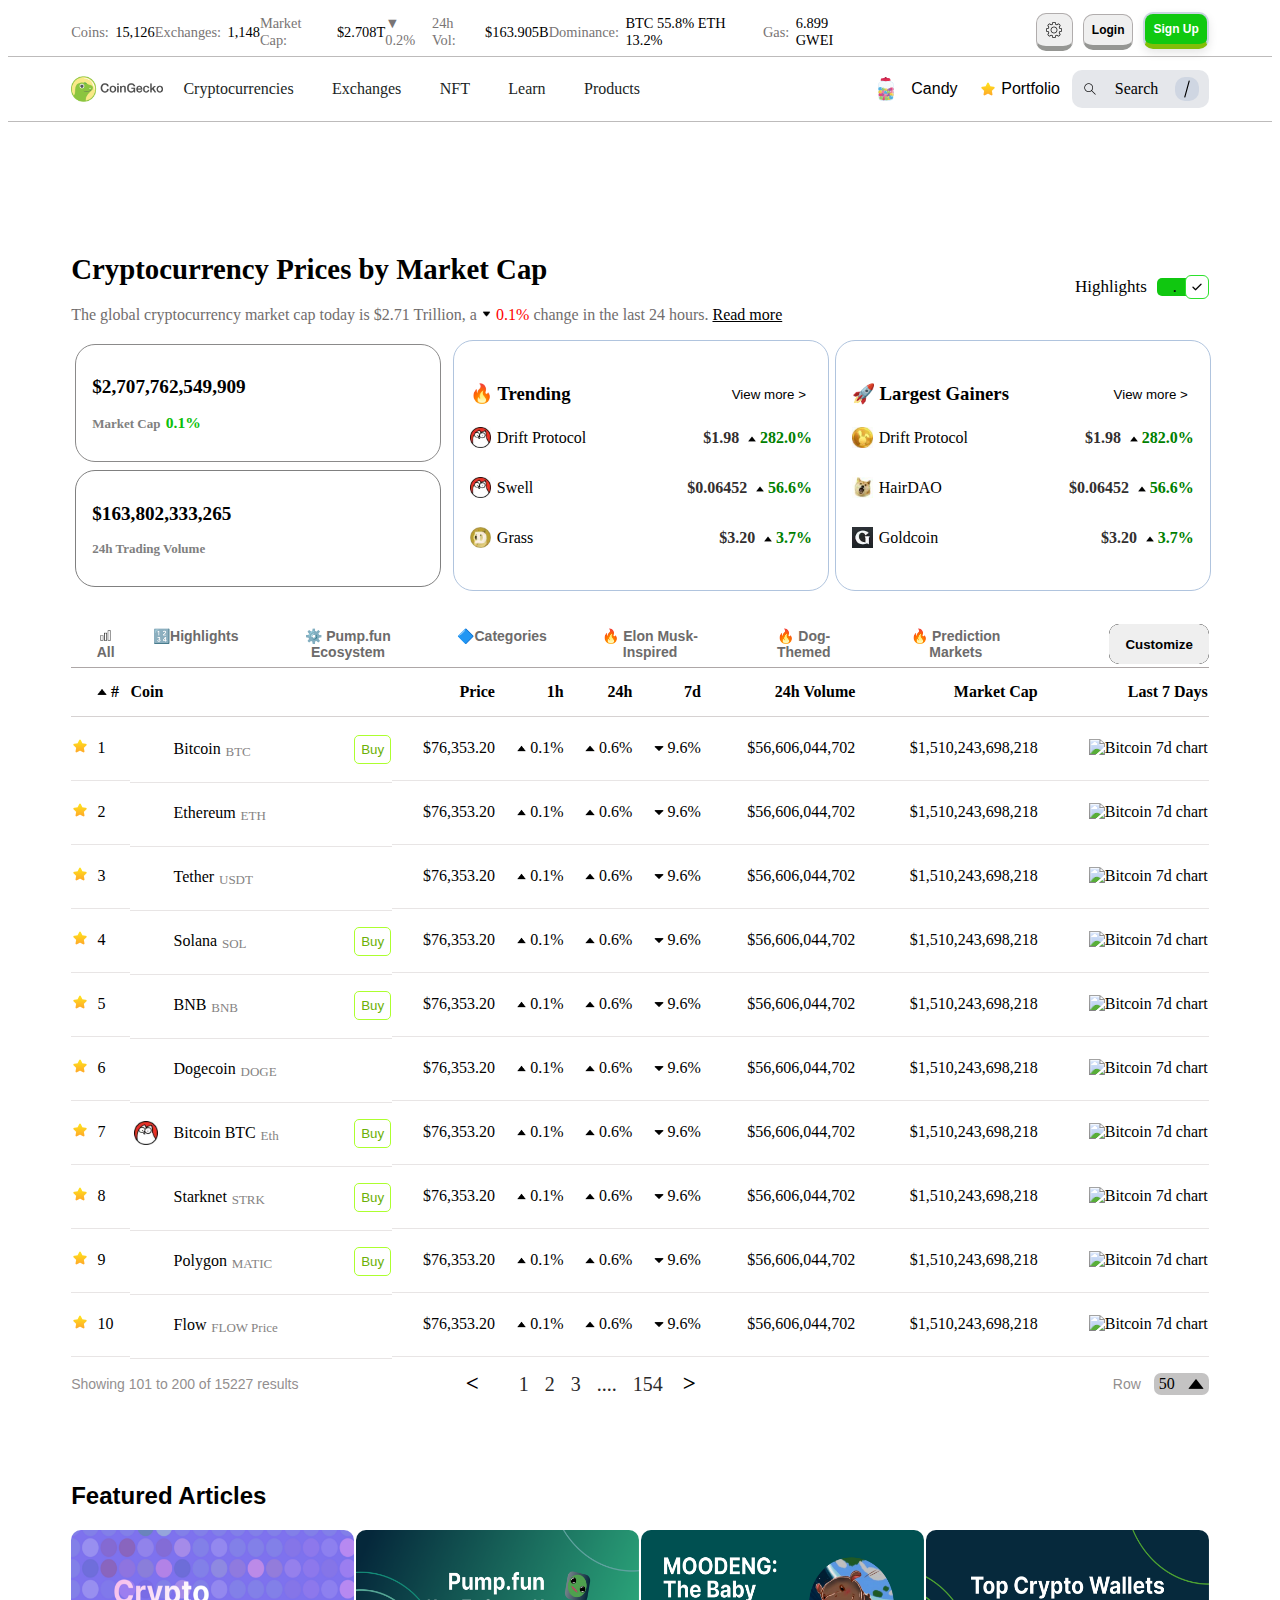
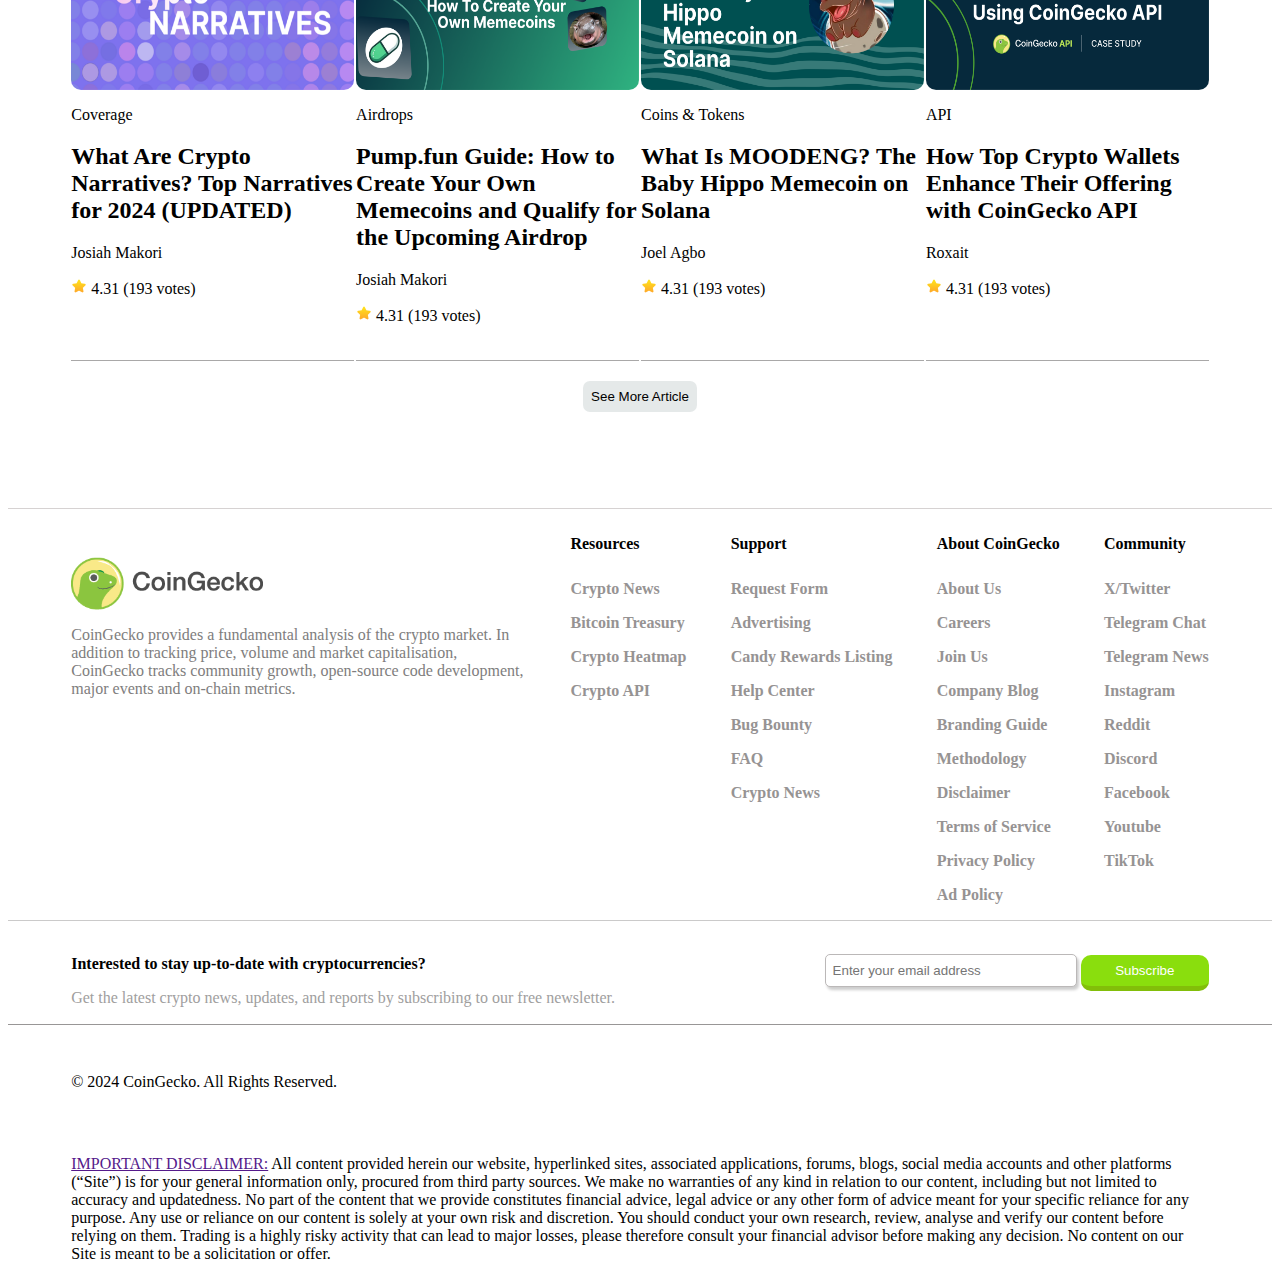
==== commit af01083d: "completed the footer" ====
--- a/index.html
+++ b/index.html
@@ -84,13 +84,17 @@
         <!-- market header -->
          <div class="market-header">
           <h1>Cryptocurrency Prices by Market Cap</h1>
-          <p>The global cryptocurrency market cap today is $2.71 Trillion, a <span class="decrease">0.1%</span> change in the last 24 hours. <a href="#">Read more</a></p>
+          <p>The global cryptocurrency market cap today is $2.71 Trillion, a <span class="decrease"><img src="/assets//down-arrow.png" alt=""> 0.1%</span> change in the last 24 hours. <a href="#">Read more</a></p>
          </div>
          <!-- toogle boc -->
 
          <div class="market-header-toggle">
-             <input type="checkbox" >
-             <label></label>
+            <p>Highlights </p>
+             <div class="toogle">
+              <span>.</span>
+                <img src="/assets/check.png" alt="">
+             </div>
+            
          </div>
        </div>
         
@@ -247,11 +251,183 @@
           </tr>
         </thead>
         <tbody class="table-body">
+
           <tr>
             <td class="star"> 
               <img src="/assets/star.png" alt="">
             </td>
             <td class="num">1</td>
+            <td class="coin">
+              <div class="coin-details">
+                <img src="https://assets.coingecko.com/coins/images/1/standard/bitcoin.png?1696501400" alt="">
+                <span class="coin-name">Bitcoin </span>
+                <span class="sub">BTC</span>
+              </div>
+              <button>Buy</button>
+            </td>
+            <td>$76,353.20</td>
+            <td class="increase">
+              <img src="/assets/arrow-up.png" alt="">
+              0.1%</td>
+            <td class="increase">
+              <img src="/assets/arrow-up.png" alt="">
+              0.6%</td>
+            <td class="increase">
+              <img src="/assets/down.png" alt="">
+              9.6%</td>
+            <td>$56,606,044,702</td>
+            <td>$1,510,243,698,218</td>
+            <td><img src="https://www.coingecko.com/coins/1/sparkline.svg" alt="Bitcoin 7d chart"></td>
+          </tr>
+
+          <tr>
+            <td class="star"> 
+              <img src="/assets/star.png" alt="">
+            </td>
+            <td class="num">2</td>
+            <td class="coin">
+              <div class="coin-details">
+                <img src="https://assets.coingecko.com/coins/images/279/standard/ethereum.png?1696501628" alt="">
+                <span class="coin-name">Ethereum </span>
+                <span class="sub">ETH </span>
+              </div>
+            </td>
+            <td>$76,353.20</td>
+            <td class="increase">
+              <img src="/assets/arrow-up.png" alt="">
+              0.1%</td>
+            <td class="increase">
+              <img src="/assets/arrow-up.png" alt="">
+              0.6%</td>
+            <td class="increase">
+              <img src="/assets/down.png" alt="">
+              9.6%</td>
+            <td>$56,606,044,702</td>
+            <td>$1,510,243,698,218</td>
+            <td><img src="https://www.coingecko.com/coins/279/sparkline.svg" alt="Bitcoin 7d chart"></td>
+          </tr>
+
+          <tr>
+            <td class="star"> 
+              <img src="/assets/star.png" alt="">
+            </td>
+            <td class="num">3</td>
+            <td class="coin">
+              <div class="coin-details">
+                <img src="https://assets.coingecko.com/coins/images/325/standard/Tether.png?1696501661" alt="">
+                <span class="coin-name">Tether
+                   </span>
+                <span class="sub">USDT</span>
+              </div>
+            </td>
+            <td>$76,353.20</td>
+            <td class="increase">
+              <img src="/assets/arrow-up.png" alt="">
+              0.1%</td>
+            <td class="increase">
+              <img src="/assets/arrow-up.png" alt="">
+              0.6%</td>
+            <td class="increase">
+              <img src="/assets/down.png" alt="">
+              9.6%</td>
+            <td>$56,606,044,702</td>
+            <td>$1,510,243,698,218</td>
+            <td><img src="https://www.coingecko.com/coins/325/sparkline.svg" alt="Bitcoin 7d chart"></td>
+          </tr>
+
+          <tr>
+            <td class="star"> 
+              <img src="/assets/star.png" alt="">
+            </td>
+            <td class="num">4</td>
+            <td class="coin">
+              <div class="coin-details">
+                <img src="https://assets.coingecko.com/coins/images/4128/standard/solana.png?1718769756" alt="">
+                <span class="coin-name">Solana
+                  </span>
+                <span class="sub">SOL </span>
+              </div>
+              <button>Buy</button>
+            </td>
+            <td>$76,353.20</td>
+            <td class="increase">
+              <img src="/assets/arrow-up.png" alt="">
+              0.1%</td>
+            <td class="increase">
+              <img src="/assets/arrow-up.png" alt="">
+              0.6%</td>
+            <td class="increase">
+              <img src="/assets/down.png" alt="">
+              9.6%</td>
+            <td>$56,606,044,702</td>
+            <td>$1,510,243,698,218</td>
+            <td><img src="https://www.coingecko.com/coins/4128/sparkline.svg" alt="Bitcoin 7d chart"></td>
+          </tr>
+          
+          <tr>
+            <td class="star"> 
+              <img src="/assets/star.png" alt="">
+            </td>
+            <td class="num">5</td>
+            <td class="coin">
+              <div class="coin-details">
+                <img src="https://assets.coingecko.com/coins/images/825/standard/bnb-icon2_2x.png?1696501970" alt="">
+                <span class="coin-name">BNB
+                  
+                  </span>
+                <span class="sub">BNB </span>
+              </div>
+              <button>Buy</button>
+            </td>
+            <td>$76,353.20</td>
+            <td class="increase">
+              <img src="/assets/arrow-up.png" alt="">
+              0.1%</td>
+            <td class="increase">
+              <img src="/assets/arrow-up.png" alt="">
+              0.6%</td>
+            <td class="increase">
+              <img src="/assets/down.png" alt="">
+              9.6%</td>
+            <td>$56,606,044,702</td>
+            <td>$1,510,243,698,218</td>
+            <td><img src="https://www.coingecko.com/coins/825/sparkline.svg" alt="Bitcoin 7d chart"></td>
+          </tr>
+
+          <tr>
+            <td class="star"> 
+              <img src="/assets/star.png" alt="">
+            </td>
+            <td class="num">6</td>
+            <td class="coin">
+              <div class="coin-details">
+                <img src="https://assets.coingecko.com/coins/images/5/standard/dogecoin.png?1696501409" alt="">
+                <span class="coin-name">Dogecoin
+                  
+                  </span>
+                <span class="sub">DOGE</span>
+              </div>
+              
+            </td>
+            <td>$76,353.20</td>
+            <td class="increase">
+              <img src="/assets/arrow-up.png" alt="">
+              0.1%</td>
+            <td class="increase">
+              <img src="/assets/arrow-up.png" alt="">
+              0.6%</td>
+            <td class="increase">
+              <img src="/assets/down.png" alt="">
+              9.6%</td>
+            <td>$56,606,044,702</td>
+            <td>$1,510,243,698,218</td>
+            <td><img src="https://www.coingecko.com/coins/5/sparkline.svg" alt="Bitcoin 7d chart"></td>
+          </tr>
+          <tr>
+            <td class="star"> 
+              <img src="/assets/star.png" alt="">
+            </td>
+            <td class="num">7</td>
             <td class="coin">
               <div class="coin-details">
                 <img src="/assets/coin1.jpg" alt="">
@@ -272,14 +448,14 @@
               9.6%</td>
             <td>$56,606,044,702</td>
             <td>$1,510,243,698,218</td>
-            <td><img src="https://www.coingecko.com/coins/35595/sparkline.svg" alt="Bitcoin 7d chart"></td>
-          </tr>
-
-          <tr>
-            <td class="star"> 
-              <img src="/assets/star.png" alt="">
-            </td>
-            <td class="num">2</td>
+            <td><img src="https://www.coingecko.com/coins/26433/sparkline.svg" alt="Bitcoin 7d chart"></td>
+          </tr>
+
+          <tr>
+            <td class="star"> 
+              <img src="/assets/star.png" alt="">
+            </td>
+            <td class="num">8</td>
             <td class="coin">
               <div class="coin-details">
                 <img src="https://assets.coingecko.com/coins/images/26433/standard/starknet.png?1696525507" alt="">
@@ -306,7 +482,7 @@
             <td class="star"> 
               <img src="/assets/star.png" alt="">
             </td>
-            <td class="num">3</td>
+            <td class="num">9</td>
             <td class="coin">
               <div class="coin-details">
                 <img src="https://assets.coingecko.com/coins/images/4713/standard/polygon.png?1698233745" alt="">
@@ -328,36 +504,37 @@
               9.6%</td>
             <td>$56,606,044,702</td>
             <td>$1,510,243,698,218</td>
-            <td><img src="https://www.coingecko.com/coins/35595/sparkline.svg" alt="Bitcoin 7d chart"></td>
+            <td><img src="https://www.coingecko.com/coins/4713/sparkline.svg" alt="Bitcoin 7d chart"></td>
           </tr>
           
           <tr>
             <td class="star"> 
               <img src="/assets/star.png" alt="">
             </td>
-            <td class="num">3</td>
-            <td class="coin">
-              <div class="coin-details">
-                <img src="https://assets.coingecko.com/coins/images/4713/standard/polygon.png?1698233745" alt="">
-                <span class="coin-name">Polygon
+            <td class="num">10</td>
+            <td class="coin">
+              <div class="coin-details">
+                <img src="https://assets.coingecko.com/coins/images/13446/standard/5f6294c0c7a8cda55cb1c936_Flow_Wordmark.png?1696513210" alt="">
+                <span class="coin-name">Flow
+                 
                  </span>
-                <span class="sub">MATIC</span>
-              </div>
-              <button>Buy</button>
-            </td>
-            <td>$76,353.20</td>
-            <td class="increase">
-              <img src="/assets/arrow-up.png" alt="">
-              0.1%</td>
-            <td class="increase">
-              <img src="/assets/arrow-up.png" alt="">
-              0.6%</td>
-            <td class="increase">
-              <img src="/assets/down.png" alt="">
-              9.6%</td>
-            <td>$56,606,044,702</td>
-            <td>$1,510,243,698,218</td>
-            <td><img src="https://www.coingecko.com/coins/35595/sparkline.svg" alt="Bitcoin 7d chart"></td>
+                <span class="sub"> FLOW Price</span>
+              </div>
+              
+            </td>
+            <td>$76,353.20</td>
+            <td class="increase">
+              <img src="/assets/arrow-up.png" alt="">
+              0.1%</td>
+            <td class="increase">
+              <img src="/assets/arrow-up.png" alt="">
+              0.6%</td>
+            <td class="increase">
+              <img src="/assets/down.png" alt="">
+              9.6%</td>
+            <td>$56,606,044,702</td>
+            <td>$1,510,243,698,218</td>
+            <td><img src="https://www.coingecko.com/coins/13446/sparkline.svg" alt="Bitcoin 7d chart"></td>
           </tr>
          
           <!-- Add more rows as needed -->
@@ -545,6 +722,43 @@
            </div>
 
            </div>
+
+           <!-- second footer -->
+            <div class="subscrib-section">
+              <div class="subscrib-container">
+                  <div class="subscribe-writeup">
+                    <p> Interested to stay up-to-date with cryptocurrencies?</p>
+                     <span>Get the latest crypto news, updates, and reports by subscribing to our free newsletter.</span>
+                  </div>
+                  <div class="subscribe-inputs">
+                    <input type="text" placeholder="Enter your email address">
+                    <button>Subscribe</button>
+                  </div>
+              </div>
+
+            </div>
+
+            <!-- last footer -->
+             <div class="last-footer">
+                 <div class="last-contents">
+                     <div class="top-last">
+                         <p>© 2024 CoinGecko. All Rights Reserved.</p>
+                          <div class="top-img">
+                            <img src="https://static.coingecko.com/s/coingecko_logos/google_play_store-cb1f298b04afa7f74639a948d9b2e22e4aa6eea9486a2b0442c2cf9bdcda63e8.svg" alt="">
+                            <img src="https://static.coingecko.com/s/coingecko_logos/apple_app_store-558245a688cc13737dfb861fd82b252d75d5afbaf343c06e3067a454675bbe05.svg" alt="">
+                          </div>
+                     </div>
+                     <div class="bottom-last">
+                         <p><a href="">IMPORTANT DISCLAIMER:</a> All content provided herein our website, hyperlinked sites, associated applications, forums, blogs, social media accounts and other platforms (“Site”) is for your general information only, procured from third party sources. We make no warranties of any kind in relation to our content, including but not limited to accuracy and updatedness. No part of the content that we provide constitutes financial advice, legal advice or any other form of advice meant for your specific reliance for any purpose. Any use or reliance on our content is solely at your own risk and discretion. You should conduct your own research, review, analyse and verify our content before relying on them. Trading is a highly risky activity that can lead to major losses, please therefore consult your financial advisor before making any decision. No content on our Site is meant to be a solicitation or offer.
+                        </p>
+                     </div>
+                 </div>
+             </div>
       </footer>
+      <div class="footer-arrow">
+         <div>
+           <img src="/assets/up-arrow.png" alt="">
+         </div>
+      </div>
   </body>
 </html>
--- a/style.css
+++ b/style.css
@@ -214,14 +214,55 @@
     font-size: 1.8rem;
     
 }
+.market-header p span{
+    color: red;
+}
 .market-header p{
     color: rgb(113, 109, 109);
     font-size: 1rem;
+    
     font-weight: 500;
 }
 .market-header p a{
     color: #000;
     font-weight: 500;
+}
+.market-header p img{
+    width: .7rem;
+}
+.toogle{
+    display: flex;
+    flex-direction: row;
+    align-items: center;
+}
+.toogle span{
+    z-index: -1;
+    background-color: rgb(16, 199, 16);
+    padding-left: 1rem;
+    padding-right: 4px;
+    border-radius: 5px;
+    width: 2rem;
+}
+.market-header-toggle{
+    position: relative;
+    display: flex;
+    flex-direction: row;
+    align-items: center;
+    justify-content: space-between;
+}
+.market-header-toggle p{
+    margin-right: 10px;
+    font-size: 17px;
+    font-weight: 500;
+}
+.market-header-toggle img{
+    position: absolute;
+    background-color: white;
+    right: 0;
+    width: 1rem;
+    border: 0.7px solid rgb(45, 225, 45);
+    border-radius: 6px;
+    padding: 3px;
 }
 
 /* -------------highlight section-------------- */
@@ -732,3 +773,95 @@
     color: rgb(150, 147, 147);
     font-weight: 600;
 }
+.subscrib-section{
+    width: 100%;
+    display: flex;
+    flex-direction: row;
+    justify-content: center;
+    border-bottom: 0.6px solid rgb(152, 150, 150);
+    border-top: 0.6px solid rgb(203, 202, 202);
+    padding-top: 1.1rem;
+    padding-bottom: 1.1rem;
+}
+.subscrib-container{
+    width: 90%;
+    display: flex;
+    align-items: center;
+    justify-content: space-between;
+}
+.subscribe-writeup p{
+    color: black;
+    font-weight: 700;
+}
+.subscribe-writeup span{
+    color: rgb(160, 158, 158);
+}
+.subscribe-inputs input{
+    outline: none;
+    padding-top: 0.5rem;
+    padding-bottom: 0.5rem;
+    padding-left: 0.4rem;
+    padding-right: 0.2rem;
+    border-radius: 5px;
+    width: 15rem;
+    border: 1px solid rgb(187, 184, 184);
+    box-shadow: 2px 3px 3px rgba(0.2, 0.2, 0.2, 0.2);
+}
+
+.subscribe-inputs button{
+    padding-top: 0.5rem;
+    padding-bottom: 0.5rem;
+    border: none;
+    width: 8rem;
+    border-radius: 10px;
+    background: rgb(138, 222, 13);
+    border-bottom: 5px solid rgb(130, 190, 9);
+    color: white;
+    
+}
+.last-footer{
+    width: 100%;
+    display: flex;
+    flex-direction: row;
+    align-items: center;
+    justify-content: center;
+}
+.last-contents{
+    width: 90%;
+    display: flex;
+    flex-direction: column;
+}
+.top-last{
+    display: flex;
+    flex-direction: row;
+    align-items: center;
+    justify-content: space-between;
+    padding-top: 2rem;
+    padding-bottom: 2rem;
+}
+.top-img{
+    display: flex;
+    flex-direction: row;
+    align-items: center;
+    justify-content: space-between;
+    width: 19rem;
+}
+.top-img img{
+    width: 9rem;
+}
+.footer-arrow{
+    position: fixed;
+    bottom: 20px;
+    left: 90rem;
+    background: #e5e7eb;
+    width: 2rem;
+    text-align: center;
+    padding-top: 9px;
+    padding-bottom: 7px;
+    border-radius: 6px;
+    
+}
+.footer-arrow img{
+    width: 1rem;
+    background: transparent;
+}